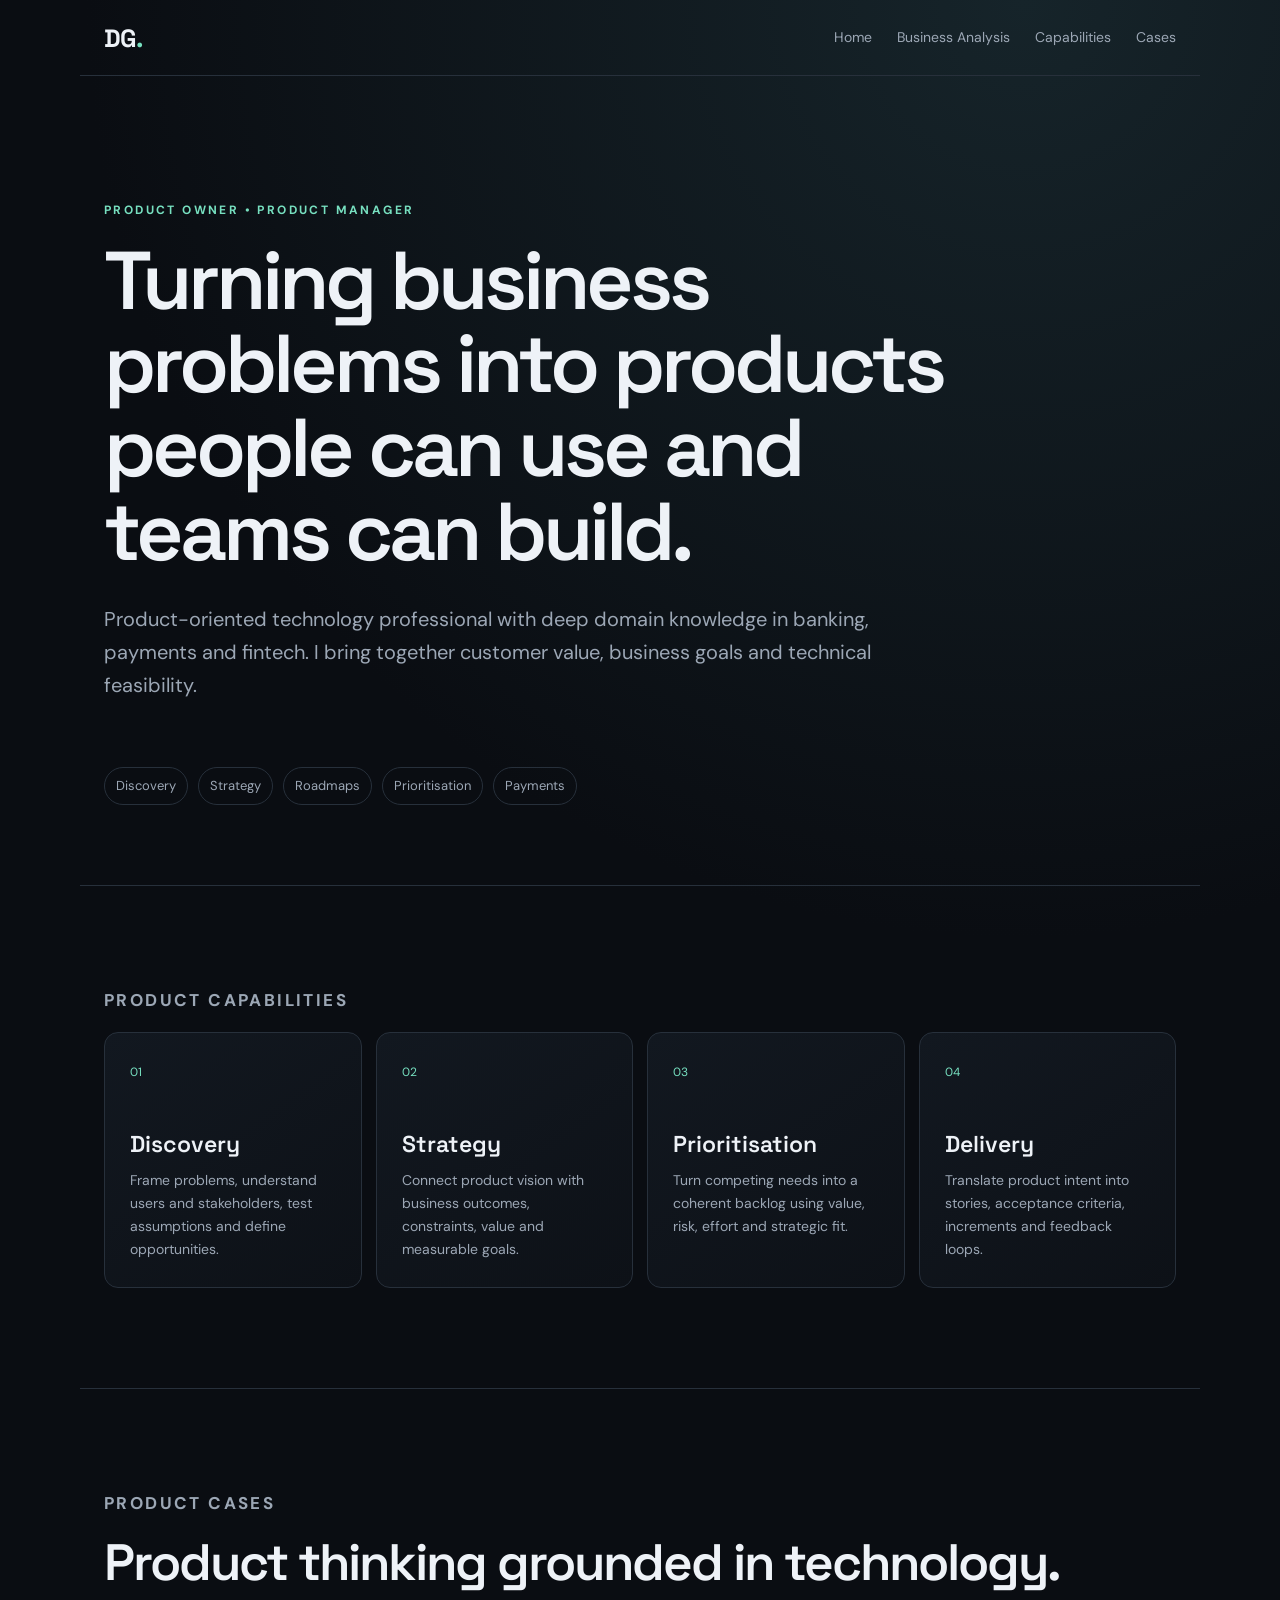
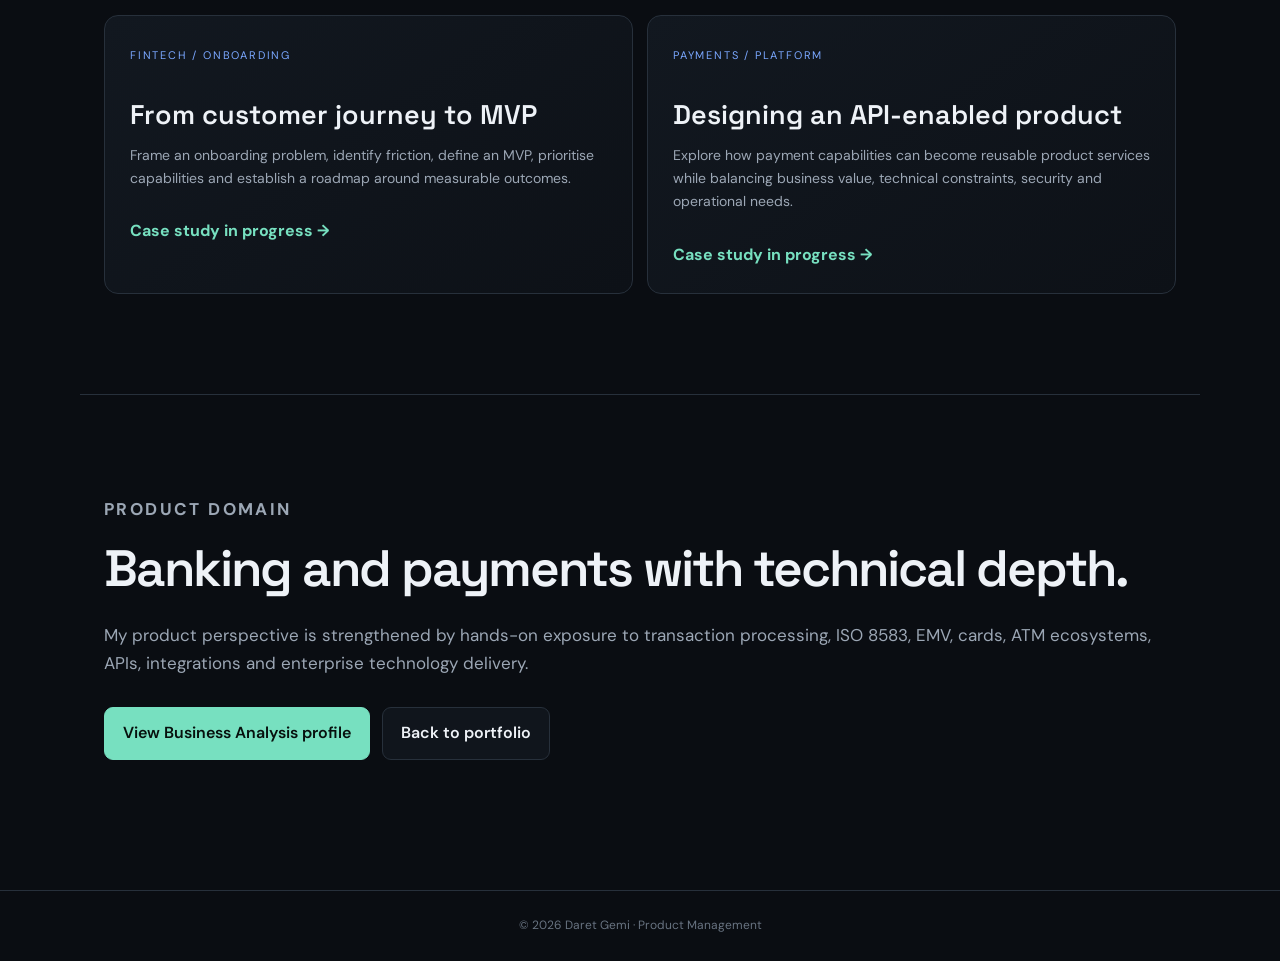
==== product-management/index.html @ 659ab337 "feat: add product management portfolio" ====
<!doctype html><html lang="en"><head><meta charset="utf-8"><meta name="viewport" content="width=device-width,initial-scale=1"><meta name="description" content="Daret Gemi — Product Owner / Product Manager focused on Banking, Payments and Fintech."><title>Product Management | Daret Gemi</title><link rel="stylesheet" href="../styles.css"></head><body><header class="nav"><a class="brand" href="../">DG<span>.</span></a><nav><a href="../">Home</a><a href="../business-analysis/">Business Analysis</a><a href="#capabilities">Capabilities</a><a href="#cases">Cases</a></nav></header><main><section class="hero"><p class="eyebrow">PRODUCT OWNER • PRODUCT MANAGER</p><h1>Turning business problems into products people can use and teams can build.</h1><p class="lead">Product-oriented technology professional with deep domain knowledge in banking, payments and fintech. I bring together customer value, business goals and technical feasibility.</p><div class="signal"><span>Discovery</span><span>Strategy</span><span>Roadmaps</span><span>Prioritisation</span><span>Payments</span></div></section><section id="capabilities" class="section"><p class="eyebrow">PRODUCT CAPABILITIES</p><div class="grid"><article><span class="number">01</span><h3>Discovery</h3><p>Frame problems, understand users and stakeholders, test assumptions and define opportunities.</p></article><article><span class="number">02</span><h3>Strategy</h3><p>Connect product vision with business outcomes, constraints, value and measurable goals.</p></article><article><span class="number">03</span><h3>Prioritisation</h3><p>Turn competing needs into a coherent backlog using value, risk, effort and strategic fit.</p></article><article><span class="number">04</span><h3>Delivery</h3><p>Translate product intent into stories, acceptance criteria, increments and feedback loops.</p></article></div></section><section id="cases" class="section"><p class="eyebrow">PRODUCT CASES</p><h2>Product thinking grounded in technology.</h2><div class="cases"><article class="case"><span>FINTECH / ONBOARDING</span><h3>From customer journey to MVP</h3><p>Frame an onboarding problem, identify friction, define an MVP, prioritise capabilities and establish a roadmap around measurable outcomes.</p><b>Case study in progress →</b></article><article class="case"><span>PAYMENTS / PLATFORM</span><h3>Designing an API-enabled product</h3><p>Explore how payment capabilities can become reusable product services while balancing business value, technical constraints, security and operational needs.</p><b>Case study in progress →</b></article></div></section><section class="section"><p class="eyebrow">PRODUCT DOMAIN</p><h2>Banking and payments with technical depth.</h2><p>My product perspective is strengthened by hands-on exposure to transaction processing, ISO 8583, EMV, cards, ATM ecosystems, APIs, integrations and enterprise technology delivery.</p><div class="actions"><a class="button primary" href="../business-analysis/">View Business Analysis profile</a><a class="button" href="../">Back to portfolio</a></div></section></main><footer>© 2026 Daret Gemi · Product Management</footer></body></html>
---- styles.css ----
@import url('https://fonts.googleapis.com/css2?family=DM+Sans:wght@400;500;600;700&family=Space+Grotesk:wght@500;600;700&display=swap');
:root{--bg:#0a0d12;--panel:#11161e;--text:#eef2f7;--muted:#9ca7b5;--line:#27303b;--accent:#77e0c0;--accent2:#7aa7ff;--max:1120px}*{box-sizing:border-box}html{scroll-behavior:smooth}body{margin:0;background:radial-gradient(circle at 80% 0%,#16242a 0,#0a0d12 34%);color:var(--text);font-family:'DM Sans',sans-serif;line-height:1.65}a{color:inherit;text-decoration:none}.nav{height:76px;max-width:var(--max);margin:auto;padding:0 24px;display:flex;align-items:center;justify-content:space-between;border-bottom:1px solid var(--line)}.brand{font:700 25px 'Space Grotesk';letter-spacing:-1px}.brand span{color:var(--accent)}nav{display:flex;gap:25px;font-size:14px;color:var(--muted)}nav a:hover{color:var(--text)}main{overflow:hidden}.hero{max-width:var(--max);margin:auto;padding:125px 24px 80px;min-height:690px}.eyebrow{font-size:12px;font-weight:700;letter-spacing:2.4px;color:var(--accent);margin:0 0 18px}.hero h1{font:600 clamp(44px,7vw,82px)/1.02 'Space Grotesk';letter-spacing:-4px;max-width:920px;margin:0}.lead{font-size:20px;color:var(--muted);max-width:780px;margin:30px 0}.actions{display:flex;gap:12px;flex-wrap:wrap;margin:30px 0}.button{display:inline-block;padding:12px 18px;border:1px solid var(--line);border-radius:9px;background:#10151c;font-weight:600}.button:hover{border-color:#526171;transform:translateY(-1px)}.button.primary{background:var(--accent);border-color:var(--accent);color:#07100d}.signal{display:flex;gap:10px;flex-wrap:wrap;margin-top:65px}.signal span{padding:7px 11px;border:1px solid var(--line);border-radius:999px;color:var(--muted);font-size:13px}.section{max-width:var(--max);margin:auto;padding:100px 24px;border-top:1px solid var(--line)}.split{display:grid;grid-template-columns:1fr 1.2fr;gap:80px}.section h2{font:600 clamp(32px,4vw,52px)/1.1 'Space Grotesk';letter-spacing:-2px;margin:0 0 24px}.section p{color:var(--muted);font-size:17px}.grid{display:grid;grid-template-columns:repeat(4,1fr);gap:14px}.grid article,.case{background:linear-gradient(145deg,#121820,#0d1117);border:1px solid var(--line);border-radius:14px;padding:25px}.grid article{min-height:230px}.number{color:var(--accent);font-size:12px}.grid h3,.case h3{font:600 23px 'Space Grotesk';margin:45px 0 10px}.grid p,.case p{font-size:14px;margin:0}.section-head{display:grid;grid-template-columns:1fr 1fr;gap:70px;margin-bottom:35px}.section-head>p{align-self:end}.cases{display:grid;grid-template-columns:1fr 1fr;gap:14px}.case{transition:.2s}.case:hover{border-color:#526171;transform:translateY(-3px)}.case span{font-size:11px;letter-spacing:1.8px;color:var(--accent2)}.case h3{margin:30px 0 12px;font-size:27px}.case b{display:block;margin-top:28px;color:var(--accent)}.contact{padding-bottom:120px}.contact h2{max-width:850px}.contact p{max-width:720px}footer{border-top:1px solid var(--line);padding:25px 24px;text-align:center;color:#687381;font-size:12px}@media(max-width:800px){nav{display:none}.hero{padding-top:85px;min-height:auto}.hero h1{letter-spacing:-2px}.split,.section-head,.cases{grid-template-columns:1fr;gap:30px}.grid{grid-template-columns:1fr 1fr}.section{padding:75px 24px}}@media(max-width:500px){.grid{grid-template-columns:1fr}.hero h1{font-size:45px}}
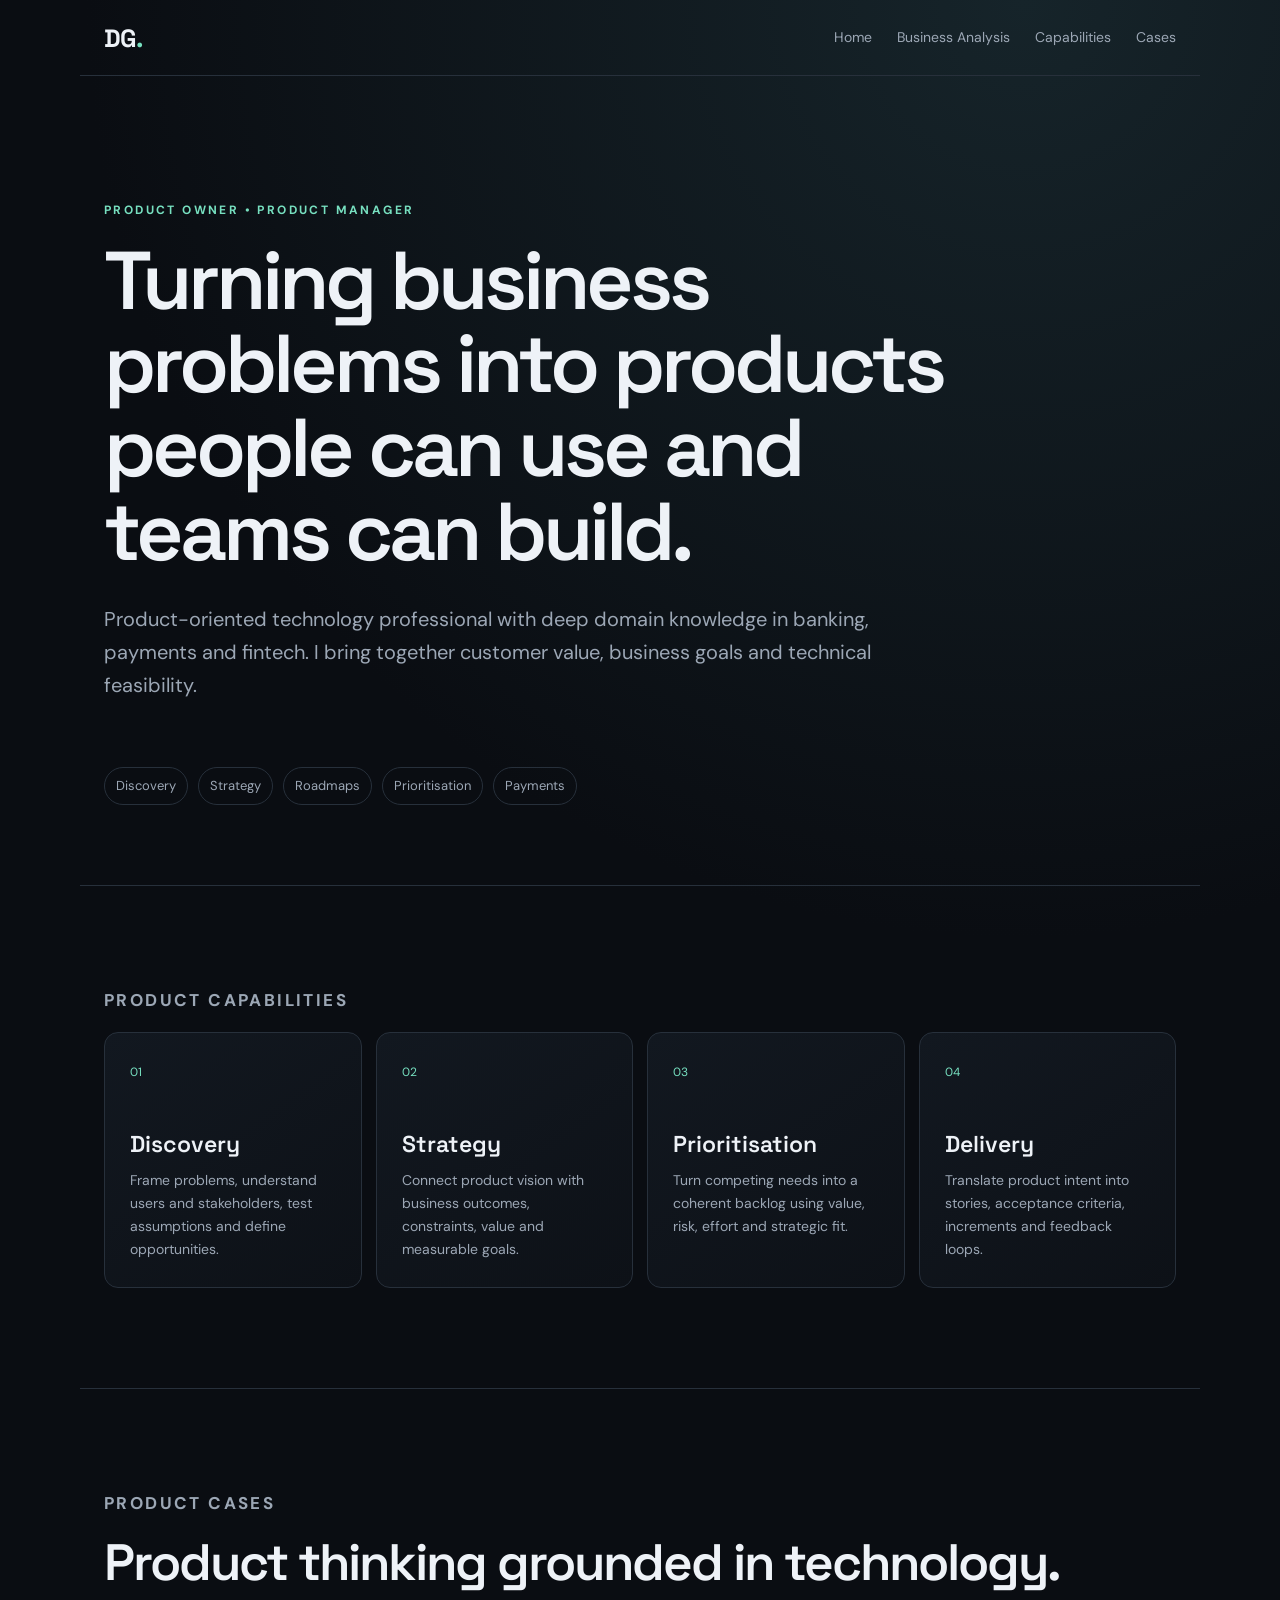
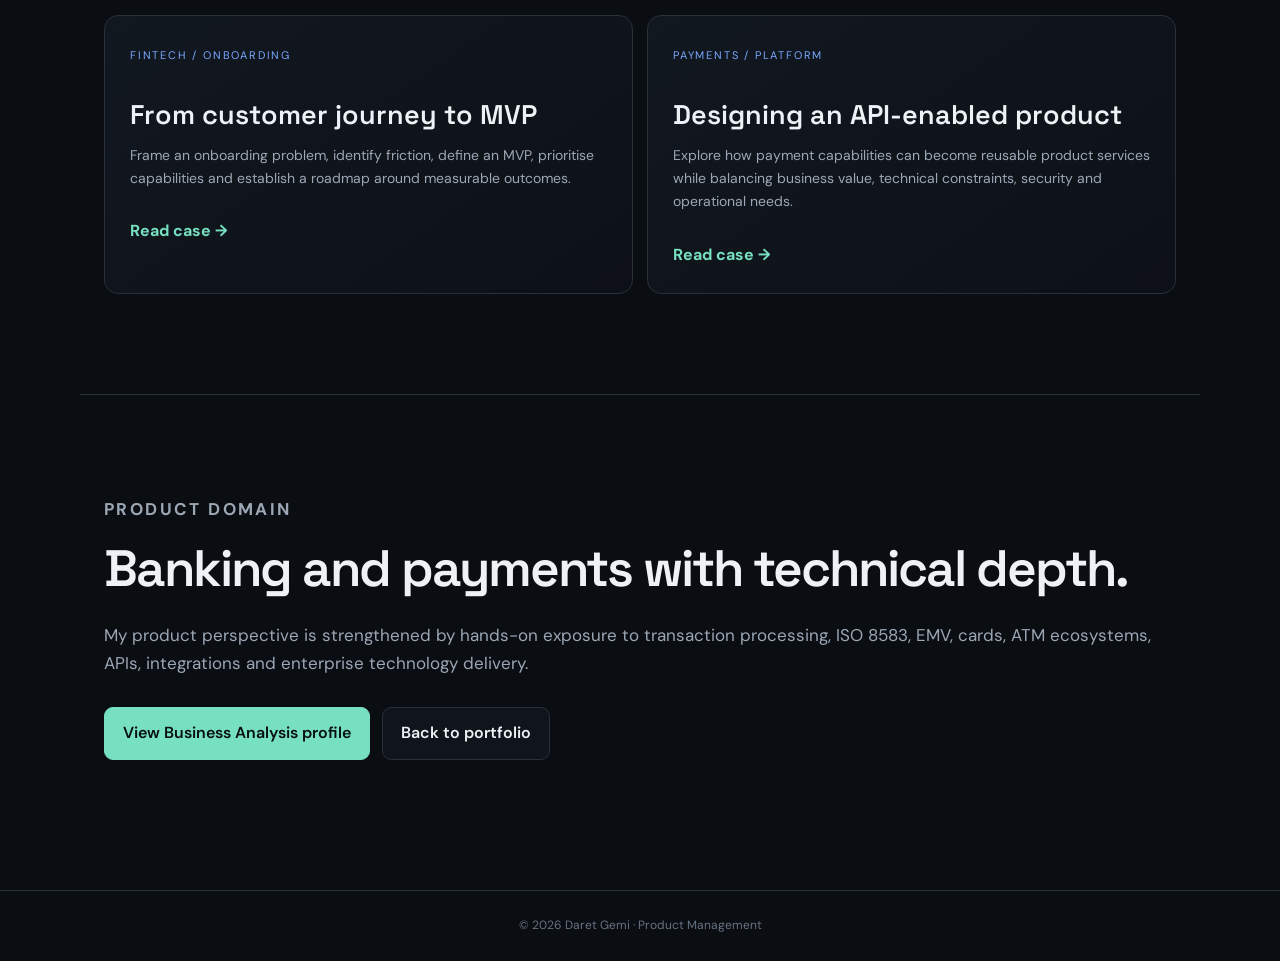
==== commit a4c1e107: "Turn Product case studies into live portfolio pages" ====
--- a/product-management/index.html
+++ b/product-management/index.html
@@ -1 +1 @@
-<!doctype html><html lang="en"><head><meta charset="utf-8"><meta name="viewport" content="width=device-width,initial-scale=1"><meta name="description" content="Daret Gemi — Product Owner / Product Manager focused on Banking, Payments and Fintech."><title>Product Management | Daret Gemi</title><link rel="stylesheet" href="../styles.css"></head><body><header class="nav"><a class="brand" href="../">DG<span>.</span></a><nav><a href="../">Home</a><a href="../business-analysis/">Business Analysis</a><a href="#capabilities">Capabilities</a><a href="#cases">Cases</a></nav></header><main><section class="hero"><p class="eyebrow">PRODUCT OWNER • PRODUCT MANAGER</p><h1>Turning business problems into products people can use and teams can build.</h1><p class="lead">Product-oriented technology professional with deep domain knowledge in banking, payments and fintech. I bring together customer value, business goals and technical feasibility.</p><div class="signal"><span>Discovery</span><span>Strategy</span><span>Roadmaps</span><span>Prioritisation</span><span>Payments</span></div></section><section id="capabilities" class="section"><p class="eyebrow">PRODUCT CAPABILITIES</p><div class="grid"><article><span class="number">01</span><h3>Discovery</h3><p>Frame problems, understand users and stakeholders, test assumptions and define opportunities.</p></article><article><span class="number">02</span><h3>Strategy</h3><p>Connect product vision with business outcomes, constraints, value and measurable goals.</p></article><article><span class="number">03</span><h3>Prioritisation</h3><p>Turn competing needs into a coherent backlog using value, risk, effort and strategic fit.</p></article><article><span class="number">04</span><h3>Delivery</h3><p>Translate product intent into stories, acceptance criteria, increments and feedback loops.</p></article></div></section><section id="cases" class="section"><p class="eyebrow">PRODUCT CASES</p><h2>Product thinking grounded in technology.</h2><div class="cases"><article class="case"><span>FINTECH / ONBOARDING</span><h3>From customer journey to MVP</h3><p>Frame an onboarding problem, identify friction, define an MVP, prioritise capabilities and establish a roadmap around measurable outcomes.</p><b>Case study in progress →</b></article><article class="case"><span>PAYMENTS / PLATFORM</span><h3>Designing an API-enabled product</h3><p>Explore how payment capabilities can become reusable product services while balancing business value, technical constraints, security and operational needs.</p><b>Case study in progress →</b></article></div></section><section class="section"><p class="eyebrow">PRODUCT DOMAIN</p><h2>Banking and payments with technical depth.</h2><p>My product perspective is strengthened by hands-on exposure to transaction processing, ISO 8583, EMV, cards, ATM ecosystems, APIs, integrations and enterprise technology delivery.</p><div class="actions"><a class="button primary" href="../business-analysis/">View Business Analysis profile</a><a class="button" href="../">Back to portfolio</a></div></section></main><footer>© 2026 Daret Gemi · Product Management</footer></body></html>+<!doctype html><html lang="en"><head><meta charset="utf-8"><meta name="viewport" content="width=device-width,initial-scale=1"><meta name="description" content="Daret Gemi — Product Owner / Product Manager focused on Banking, Payments and Fintech."><title>Product Management | Daret Gemi</title><link rel="stylesheet" href="../styles.css"></head><body><header class="nav"><a class="brand" href="../">DG<span>.</span></a><nav><a href="../">Home</a><a href="../business-analysis/">Business Analysis</a><a href="#capabilities">Capabilities</a><a href="#cases">Cases</a></nav></header><main><section class="hero"><p class="eyebrow">PRODUCT OWNER • PRODUCT MANAGER</p><h1>Turning business problems into products people can use and teams can build.</h1><p class="lead">Product-oriented technology professional with deep domain knowledge in banking, payments and fintech. I bring together customer value, business goals and technical feasibility.</p><div class="signal"><span>Discovery</span><span>Strategy</span><span>Roadmaps</span><span>Prioritisation</span><span>Payments</span></div></section><section id="capabilities" class="section"><p class="eyebrow">PRODUCT CAPABILITIES</p><div class="grid"><article><span class="number">01</span><h3>Discovery</h3><p>Frame problems, understand users and stakeholders, test assumptions and define opportunities.</p></article><article><span class="number">02</span><h3>Strategy</h3><p>Connect product vision with business outcomes, constraints, value and measurable goals.</p></article><article><span class="number">03</span><h3>Prioritisation</h3><p>Turn competing needs into a coherent backlog using value, risk, effort and strategic fit.</p></article><article><span class="number">04</span><h3>Delivery</h3><p>Translate product intent into stories, acceptance criteria, increments and feedback loops.</p></article></div></section><section id="cases" class="section"><p class="eyebrow">PRODUCT CASES</p><h2>Product thinking grounded in technology.</h2><div class="cases"><a class="case" href="cases/onboarding-mvp.html"><span>FINTECH / ONBOARDING</span><h3>From customer journey to MVP</h3><p>Frame an onboarding problem, identify friction, define an MVP, prioritise capabilities and establish a roadmap around measurable outcomes.</p><b>Read case →</b></a><a class="case" href="cases/payment-api-product.html"><span>PAYMENTS / PLATFORM</span><h3>Designing an API-enabled product</h3><p>Explore how payment capabilities can become reusable product services while balancing business value, technical constraints, security and operational needs.</p><b>Read case →</b></a></div></section><section class="section"><p class="eyebrow">PRODUCT DOMAIN</p><h2>Banking and payments with technical depth.</h2><p>My product perspective is strengthened by hands-on exposure to transaction processing, ISO 8583, EMV, cards, ATM ecosystems, APIs, integrations and enterprise technology delivery.</p><div class="actions"><a class="button primary" href="../business-analysis/">View Business Analysis profile</a><a class="button" href="../">Back to portfolio</a></div></section></main><footer>© 2026 Daret Gemi · Product Management</footer></body></html>
